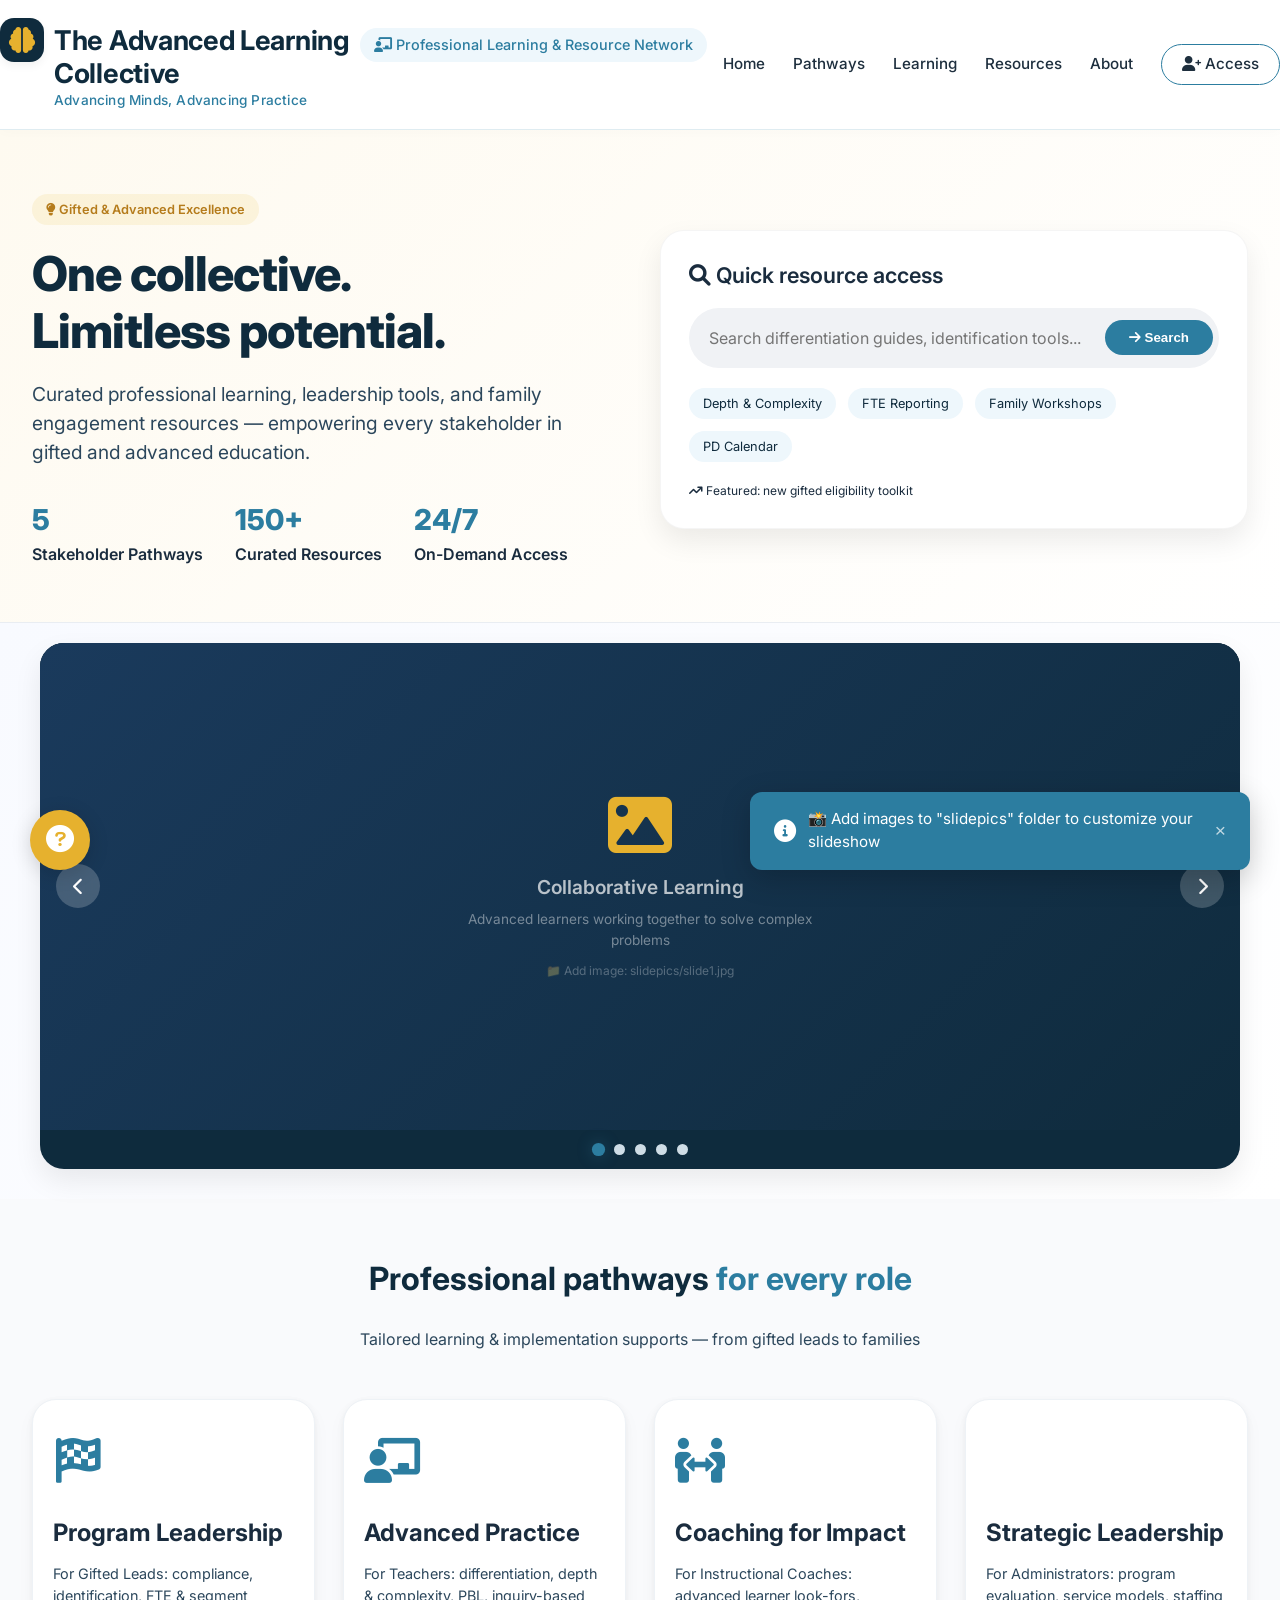
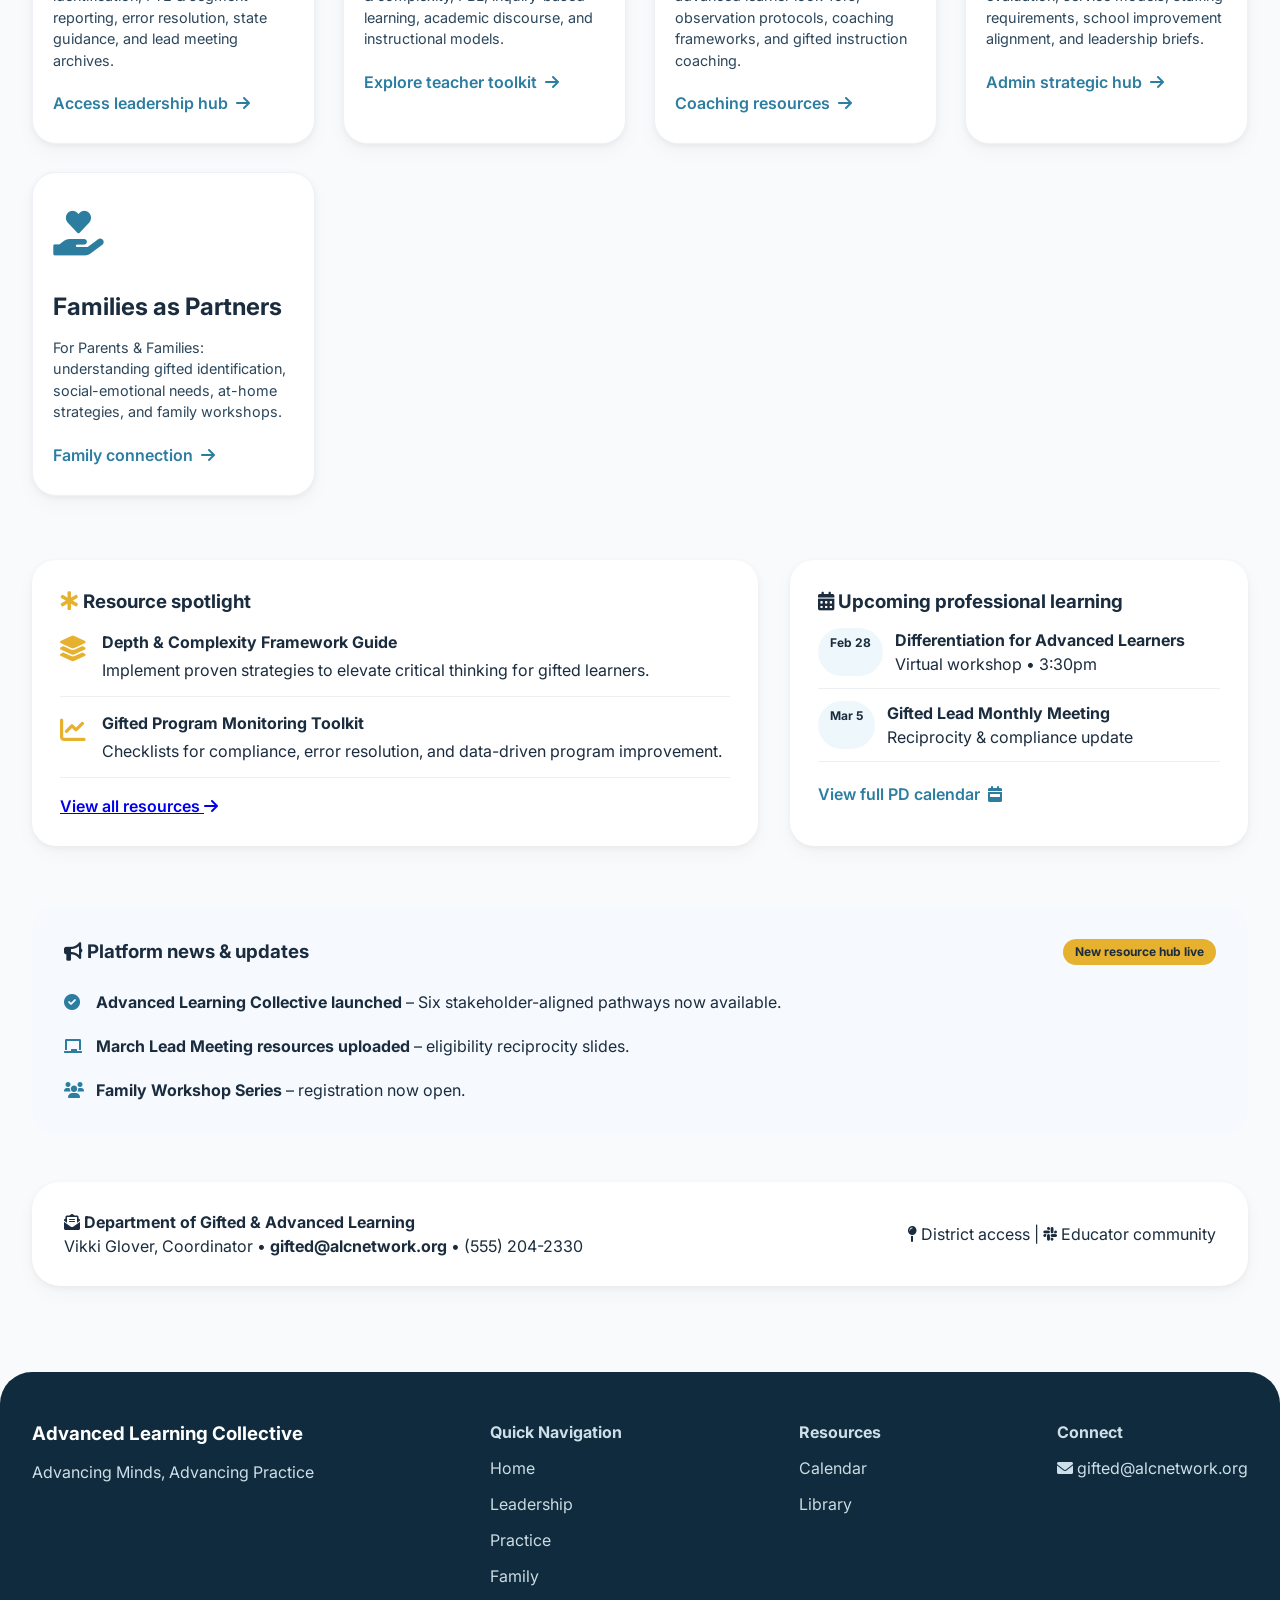
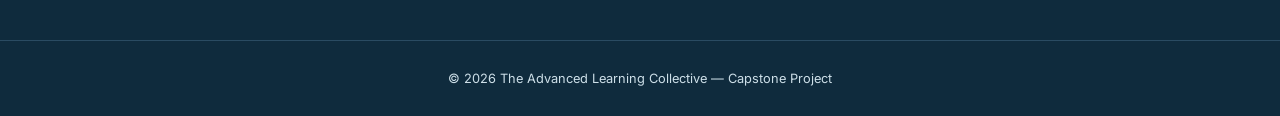
==== index.html @ c2521ec0 "Rename home.html to index.html" ====
<!DOCTYPE html>
<html lang="en">
<head>
  <meta charset="UTF-8">
  <meta name="viewport" content="width=device-width, initial-scale=1.0">
  <title>ALC | Home</title>
  <link href="https://fonts.googleapis.com/css2?family=Inter:opsz,wght@14..32,300;14..32,400;14..32,600;14..32,700;14..32,800&display=swap" rel="stylesheet">
  <link rel="stylesheet" href="https://cdnjs.cloudflare.com/ajax/libs/font-awesome/6.0.0-beta3/css/all.min.css">
  <link rel="stylesheet" href="styles.css">
</head>
<body>

<header class="site-header">
  <div class="container header-flex">
    <div class="logo-area">
      <div class="logo-icon"><i class="fas fa-brain"></i></div>
      <div class="logo-text">
        <h1>The Advanced Learning <br>Collective</h1>
        <span>Advancing Minds, Advancing Practice</span>
      </div>
      <div class="tagline-header"><i class="fas fa-chalkboard-user"></i> Professional Learning & Resource Network</div>
    </div>
    <div class="nav-links">
      <a href="home.html">Home</a>
      <a href="paths.html">Pathways</a>
      <a href="learn.html">Learning</a>
      <a href="resources.html">Resources</a>
      <a href="about.html">About</a>
      <a href="access.html" class="btn-outline"><i class="fas fa-user-plus"></i> Access</a>
    </div>
  </div>
</header>

<main>
  <!-- Hero Section -->
  <section class="hero">
    <div class="container hero-grid">
      <div class="hero-content">
        <div class="hero-badge"><i class="fas fa-lightbulb"></i> Gifted & Advanced Excellence</div>
        <h2>One collective.<br>Limitless potential.</h2>
        <p>Curated professional learning, leadership tools, and family engagement resources — empowering every stakeholder in gifted and advanced education.</p>
        <div class="hero-stats">
          <div class="stat-item"><span class="stat-number">5</span> <br>Stakeholder Pathways</div>
          <div class="stat-item"><span class="stat-number">150+</span><br>Curated Resources</div>
          <div class="stat-item"><span class="stat-number">24/7</span><br>On-Demand Access</div>
        </div>
      </div>
      <div class="quick-search">
        <h3><i class="fas fa-magnifying-glass"></i> Quick resource access</h3>
        <div class="search-box">
          <input type="text" placeholder="Search differentiation guides, identification tools...">
          <button><i class="fas fa-arrow-right"></i> Search</button>
        </div>
        <div class="featured-links">
          <a href="resources.html">Depth & Complexity</a>
          <a href="resources.html">FTE Reporting</a>
          <a href="family.html">Family Workshops</a>
          <a href="calendar.html">PD Calendar</a>
        </div>
        <p style="font-size: 0.75rem; margin-top: 20px;"><i class="fas fa-arrow-trend-up"></i> Featured: new gifted eligibility toolkit</p>
      </div>
    </div>
  </section>

  <!-- Slideshow Section - Moved below hero -->
  <section class="slideshow-section">
    <div class="container">
      <div class="slideshow-container">
        <div class="slideshow-wrapper">
          <div class="slideshow-slides" id="slideshowSlides">
            <!-- Slides will be dynamically added by JavaScript -->
            <div class="slide active">
              <div class="slide-placeholder">
                <i class="fas fa-image" style="font-size: 4rem; color: var(--gold-accent);"></i>
                <p style="margin-top: 20px; color: rgba(255,255,255,0.7);">Loading slideshow images...</p>
              </div>
            </div>
          </div>
          
          <!-- Navigation Arrows -->
          <button class="slide-arrow slide-arrow-left" id="slidePrev">
            <i class="fas fa-chevron-left"></i>
          </button>
          <button class="slide-arrow slide-arrow-right" id="slideNext">
            <i class="fas fa-chevron-right"></i>
          </button>
        </div>
        
        <!-- Dots/Indicators -->
        <div class="slide-dots" id="slideDots">
          <!-- Dots will be dynamically added by JavaScript -->
        </div>
      </div>
    </div>
  </section>

  <!-- Professional Pathways Section -->
  <div class="container">
    <h2 class="section-title">Professional pathways <span style="color: var(--primary-accent);">for every role</span></h2>
    <p class="section-sub">Tailored learning & implementation supports — from gifted leads to families</p>
    <div class="pathways-grid">
      <div class="pathway-card">
        <div class="card-icon"><i class="fas fa-flag-checkered"></i></div>
        <h3>Program Leadership</h3>
        <p>For Gifted Leads: compliance, identification, FTE & segment reporting, error resolution, state guidance, and lead meeting archives.</p>
        <a href="leadership.html" class="path-link">Access leadership hub <i class="fas fa-arrow-right"></i></a>
      </div>
      <div class="pathway-card">
        <div class="card-icon"><i class="fas fa-chalkboard-user"></i></div>
        <h3>Advanced Practice</h3>
        <p>For Teachers: differentiation, depth & complexity, PBL, inquiry-based learning, academic discourse, and instructional models.</p>
        <a href="practice.html" class="path-link">Explore teacher toolkit <i class="fas fa-arrow-right"></i></a>
      </div>
      <div class="pathway-card">
        <div class="card-icon"><i class="fas fa-people-arrows"></i></div>
        <h3>Coaching for Impact</h3>
        <p>For Instructional Coaches: advanced learner look-fors, observation protocols, coaching frameworks, and gifted instruction coaching.</p>
        <a href="coaching.html" class="path-link">Coaching resources <i class="fas fa-arrow-right"></i></a>
      </div>
      <div class="pathway-card">
        <div class="card-icon"><i class="fas fa-building-user"></i></div>
        <h3>Strategic Leadership</h3>
        <p>For Administrators: program evaluation, service models, staffing requirements, school improvement alignment, and leadership briefs.</p>
        <a href="strategic.html" class="path-link">Admin strategic hub <i class="fas fa-arrow-right"></i></a>
      </div>
      <div class="pathway-card">
        <div class="card-icon"><i class="fas fa-hand-holding-heart"></i></div>
        <h3>Families as Partners</h3>
        <p>For Parents & Families: understanding gifted identification, social-emotional needs, at-home strategies, and family workshops.</p>
        <a href="family.html" class="path-link">Family connection <i class="fas fa-arrow-right"></i></a>
      </div>
    </div>
  </div>

  <!-- Resources Spotlight & Calendar -->
  <div class="container two-col-flex">
    <div class="resources-preview">
      <h3><i class="fas fa-star-of-life" style="color: var(--gold-accent);"></i> Resource spotlight</h3>
      <div class="res-item">
        <div class="res-icon"><i class="fas fa-layer-group"></i></div>
        <div class="res-info">
          <h4>Depth & Complexity Framework Guide</h4>
          <p>Implement proven strategies to elevate critical thinking for gifted learners.</p>
        </div>
      </div>
      <div class="res-item">
        <div class="res-icon"><i class="fas fa-chart-line"></i></div>
        <div class="res-info">
          <h4>Gifted Program Monitoring Toolkit</h4>
          <p>Checklists for compliance, error resolution, and data-driven program improvement.</p>
        </div>
      </div>
      <div style="margin-top: 16px;"><a href="resources.html" style="font-weight: 600;">View all resources <i class="fas fa-arrow-right"></i></a></div>
    </div>
    <div class="calendar-preview">
      <h3><i class="fas fa-calendar-alt"></i> Upcoming professional learning</h3>
      <div class="event-item">
        <div class="event-date">Feb 28</div>
        <div><strong>Differentiation for Advanced Learners</strong><br>Virtual workshop • 3:30pm</div>
      </div>
      <div class="event-item">
        <div class="event-date">Mar 5</div>
        <div><strong>Gifted Lead Monthly Meeting</strong><br>Reciprocity & compliance update</div>
      </div>
      <div style="margin-top: 20px;"><a href="calendar.html" class="path-link">View full PD calendar <i class="fas fa-calendar-week"></i></a></div>
    </div>
  </div>

  <!-- News & Updates -->
  <div class="container">
    <div class="news-section">
      <div style="display: flex; justify-content: space-between; flex-wrap: wrap; align-items: center;">
        <h3><i class="fas fa-bullhorn"></i> Platform news & updates</h3>
        <span style="background: var(--gold-accent); padding: 4px 12px; border-radius: 30px; font-size: 0.75rem; font-weight: bold;">New resource hub live</span>
      </div>
      <div class="update-list" style="margin-top: 24px;">
        <div class="update-item"><i class="fas fa-check-circle"></i> <strong>Advanced Learning Collective launched</strong> – Six stakeholder-aligned pathways now available.</div>
        <div class="update-item"><i class="fas fa-chalkboard"></i> <strong>March Lead Meeting resources uploaded</strong> – eligibility reciprocity slides.</div>
        <div class="update-item"><i class="fas fa-users"></i> <strong>Family Workshop Series</strong> – registration now open.</div>
      </div>
    </div>
  </div>

  <!-- Department Contact -->
  <div class="container" style="margin-bottom: 30px;">
    <div style="background: var(--white); border-radius: 28px; padding: 28px 32px; box-shadow: var(--shadow-sm); display: flex; flex-wrap: wrap; justify-content: space-between; align-items: center; gap: 20px;">
      <div>
        <h4><i class="fas fa-envelope-open-text"></i> Department of Gifted & Advanced Learning</h4>
        <p>Vikki Glover, Coordinator • <strong>gifted@alcnetwork.org</strong> • (555) 204-2330</p>
      </div>
      <div><i class="fas fa-map-pin"></i> District access | <i class="fab fa-slack"></i> Educator community</div>
    </div>
  </div>
</main>

<footer class="footer">
  <div class="container footer-grid">
    <div class="footer-col">
      <h3 style="color: white;">Advanced Learning Collective</h3>
      <p>Advancing Minds, Advancing Practice</p>
    </div>
    <div class="footer-col">
      <h4>Quick Navigation</h4>
      <p><a href="home.html">Home</a></p>
      <p><a href="leadership.html">Leadership</a></p>
      <p><a href="practice.html">Practice</a></p>
      <p><a href="family.html">Family</a></p>
    </div>
    <div class="footer-col">
      <h4>Resources</h4>
      <p><a href="calendar.html">Calendar</a></p>
      <p><a href="resources.html">Library</a></p>
    </div>
    <div class="footer-col">
      <h4>Connect</h4>
      <p><i class="fas fa-envelope"></i> gifted@alcnetwork.org</p>
    </div>
  </div>
  <div class="container copyright">
    <p>© 2026 The Advanced Learning Collective — Capstone Project</p>
  </div>
</footer>

<script src="script.js"></script>
</body>
</html>
---- styles.css ----
/* styles.css */
* {
  margin: 0;
  padding: 0;
  box-sizing: border-box;
}

body {
  font-family: 'Inter', sans-serif;
  background-color: #f9fafc;
  color: #1a2c3e;
  line-height: 1.5;
  scroll-behavior: smooth;
  min-height: 100vh;
  display: flex;
  flex-direction: column;
}

/* color palette: inspired by innovation & trust */
:root {
  --primary-dark: #0f2b3d;
  --primary-accent: #2c7da0;
  --primary-light: #eef7fc;
  --gold-accent: #e6b12e;
  --gray-light: #f0f2f5;
  --gray-mid: #cfdde6;
  --text-dark: #1e2f3e;
  --text-soft: #2c475c;
  --white: #ffffff;
  --shadow-sm: 0 8px 20px rgba(0,0,0,0.03), 0 2px 6px rgba(0,0,0,0.05);
  --shadow-md: 0 12px 28px rgba(0,0,0,0.08);
  --border-radius: 20px;
  --card-radius: 24px;
}

/* base layout */
.container {
  max-width: 1280px;
  margin: 0 auto;
  padding: 0 32px;
}

/* main content wrapper */
main {
  flex: 1 0 auto;
}

/* header / navigation */
.site-header {
  background: var(--white);
  border-bottom: 1px solid rgba(44, 125, 160, 0.15);
  position: sticky;
  top: 0;
  z-index: 100;
  backdrop-filter: blur(0px);
  box-shadow: 0 2px 12px rgba(0,0,0,0.02);
}

.header-flex {
  display: flex;
  align-items: center;
  justify-content: space-between;
  flex-wrap: wrap;
  padding: 18px 0;
  gap: 16px;
}

.logo-area {
  display: flex;
  align-items: baseline;
  gap: 10px;
  flex-wrap: wrap;
}

.logo-icon {
  background: var(--primary-dark);
  width: 44px;
  height: 44px;
  border-radius: 14px;
  display: flex;
  align-items: center;
  justify-content: center;
  font-size: 26px;
  color: var(--gold-accent);
  box-shadow: 0 4px 8px rgba(0,0,0,0.05);
}

.logo-text h1 {
  font-size: 1.7rem;
  font-weight: 700;
  letter-spacing: -0.3px;
  color: var(--primary-dark);
  line-height: 1.2;
}

.logo-text span {
  font-size: 0.85rem;
  font-weight: 500;
  color: var(--primary-accent);
  display: block;
  letter-spacing: 0.2px;
}

.tagline-header {
  font-size: 0.9rem;
  background: var(--primary-light);
  padding: 6px 14px;
  border-radius: 40px;
  color: var(--primary-accent);
  font-weight: 500;
}

.nav-links {
  display: flex;
  gap: 28px;
  align-items: center;
  flex-wrap: wrap;
}

.nav-links a {
  text-decoration: none;
  font-weight: 500;
  color: var(--text-dark);
  transition: 0.2s;
  font-size: 0.95rem;
}

.nav-links a:hover {
  color: var(--primary-accent);
}

.btn-outline {
  border: 1.5px solid var(--primary-accent);
  padding: 8px 20px;
  border-radius: 40px;
  color: var(--primary-accent);
  background: transparent;
  font-weight: 600;
  cursor: pointer;
  text-decoration: none;
  display: inline-block;
}

.btn-outline:hover {
  background: var(--primary-accent);
  color: white;
}

/* hero section */
.hero {
  background: linear-gradient(135deg, #fefaf0 0%, #ffffff 100%);
  padding: 64px 0 56px;
  border-bottom: 1px solid #e9edf2;
}

.hero-grid {
  display: flex;
  flex-wrap: wrap;
  justify-content: space-between;
  align-items: center;
  gap: 40px;
}

.hero-content {
  flex: 1;
}

.hero-badge {
  background: rgba(230, 177, 46, 0.12);
  display: inline-block;
  padding: 6px 14px;
  border-radius: 30px;
  font-size: 0.8rem;
  font-weight: 600;
  color: #b57c1c;
  margin-bottom: 20px;
}

.hero-content h2 {
  font-size: 3rem;
  font-weight: 800;
  line-height: 1.2;
  color: var(--primary-dark);
  letter-spacing: -1px;
  margin-bottom: 20px;
}

.hero-content p {
  font-size: 1.2rem;
  color: var(--text-soft);
  max-width: 550px;
  margin-bottom: 32px;
}

.hero-stats {
  display: flex;
  gap: 32px;
  margin-top: 16px;
}

.stat-item {
  font-weight: 600;
}

.stat-number {
  font-size: 1.8rem;
  font-weight: 800;
  color: var(--primary-accent);
}

.quick-search {
  flex: 0.9;
  background: white;
  padding: 28px;
  border-radius: var(--card-radius);
  box-shadow: var(--shadow-md);
  border: 1px solid rgba(0,0,0,0.04);
}

.quick-search h3 {
  font-size: 1.35rem;
  margin-bottom: 16px;
  font-weight: 600;
}

.search-box {
  display: flex;
  background: var(--gray-light);
  border-radius: 60px;
  padding: 6px 6px 6px 20px;
  align-items: center;
  justify-content: space-between;
  margin-bottom: 20px;
}

.search-box input {
  background: transparent;
  border: none;
  padding: 14px 0;
  font-size: 1rem;
  flex: 1;
  outline: none;
  font-family: 'Inter', sans-serif;
}

.search-box button {
  background: var(--primary-accent);
  border: none;
  padding: 10px 24px;
  border-radius: 50px;
  color: white;
  font-weight: 600;
  cursor: pointer;
}

.featured-links {
  display: flex;
  gap: 12px;
  flex-wrap: wrap;
}

.featured-links a {
  background: var(--primary-light);
  padding: 6px 14px;
  border-radius: 40px;
  font-size: 0.8rem;
  text-decoration: none;
  color: var(--primary-dark);
}

/* pathways section */
.section-title {
  font-size: 2rem;
  font-weight: 700;
  margin: 56px 0 24px 0;
  color: var(--primary-dark);
  text-align: center;
}

.section-sub {
  text-align: center;
  max-width: 700px;
  margin: 0 auto 48px auto;
  color: var(--text-soft);
}

.pathways-grid {
  display: grid;
  grid-template-columns: repeat(auto-fit, minmax(260px, 1fr));
  gap: 28px;
  margin-bottom: 64px;
}

.pathway-card {
  background: var(--white);
  border-radius: var(--card-radius);
  padding: 28px 20px;
  box-shadow: var(--shadow-sm);
  transition: 0.25s ease;
  border: 1px solid #eef2f6;
}

.pathway-card:hover {
  transform: translateY(-6px);
  box-shadow: 0 20px 30px -12px rgba(0,0,0,0.1);
}

.card-icon {
  font-size: 2.8rem;
  color: var(--primary-accent);
  margin-bottom: 20px;
}

.pathway-card h3 {
  font-size: 1.5rem;
  font-weight: 700;
  margin-bottom: 12px;
}

.pathway-card p {
  color: var(--text-soft);
  margin-bottom: 20px;
  font-size: 0.9rem;
}

.path-link {
  font-weight: 600;
  text-decoration: none;
  color: var(--primary-accent);
  display: inline-flex;
  align-items: center;
  gap: 8px;
  cursor: pointer;
}

/* featured resources & calendar */
.two-col-flex {
  display: flex;
  flex-wrap: wrap;
  gap: 32px;
  margin: 40px 0 60px;
}

.resources-preview {
  flex: 2;
  background: var(--white);
  border-radius: var(--card-radius);
  padding: 28px;
  box-shadow: var(--shadow-sm);
}

.calendar-preview {
  flex: 1.2;
  background: var(--white);
  border-radius: var(--card-radius);
  padding: 28px;
  box-shadow: var(--shadow-sm);
}

.res-item {
  display: flex;
  gap: 16px;
  padding: 14px 0;
  border-bottom: 1px solid #ecf0f3;
}

.res-icon {
  font-size: 1.6rem;
  color: var(--gold-accent);
}

.res-info h4 {
  font-weight: 700;
  margin-bottom: 4px;
}

.event-item {
  padding: 12px 0;
  border-bottom: 1px solid #ecf0f3;
  display: flex;
  gap: 12px;
}

.event-date {
  background: var(--primary-light);
  padding: 6px 12px;
  border-radius: 40px;
  font-weight: 700;
  font-size: 0.75rem;
}

/* news & updates */
.news-section {
  background: #f6faff;
  border-radius: var(--card-radius);
  padding: 32px;
  margin: 20px 0 48px;
}

.update-list {
  display: flex;
  flex-direction: column;
  gap: 20px;
}

.update-item i {
  color: var(--primary-accent);
  width: 28px;
}

/* page header for subpages */
.page-header {
  background: linear-gradient(135deg, #0f2b3d 0%, #1a4a6e 100%);
  padding: 48px 0;
  color: white;
  text-align: center;
}

.page-header h1 {
  font-size: 2.5rem;
  font-weight: 700;
  margin-bottom: 12px;
}

.page-header p {
  font-size: 1.1rem;
  opacity: 0.9;
}

/* resource grid for subpages */
.resource-grid {
  display: grid;
  grid-template-columns: repeat(auto-fill, minmax(300px, 1fr));
  gap: 24px;
  margin: 48px 0;
}

.resource-card {
  background: var(--white);
  border-radius: var(--card-radius);
  padding: 24px;
  box-shadow: var(--shadow-sm);
  border: 1px solid #eef2f6;
  transition: 0.2s ease;
  cursor: pointer;
}

.resource-card:hover {
  transform: translateY(-4px);
  box-shadow: var(--shadow-md);
}

.resource-card h3 {
  color: var(--primary-dark);
  margin-bottom: 12px;
  font-size: 1.25rem;
}

.resource-card p {
  color: var(--text-soft);
  font-size: 0.9rem;
  margin-bottom: 16px;
}

.resource-tag {
  display: inline-block;
  background: var(--primary-light);
  padding: 4px 12px;
  border-radius: 20px;
  font-size: 0.75rem;
  color: var(--primary-accent);
}

/* ============================================
   SLIDESHOW STYLES
   ============================================ */

.slideshow-section {
  padding: 20px 0 30px 0;
  background: linear-gradient(135deg, #f8faff 0%, #ffffff 100%);
}

.slideshow-container {
  position: relative;
  max-width: 1200px;
  margin: 0 auto;
  border-radius: var(--card-radius);
  overflow: hidden;
  box-shadow: var(--shadow-md);
  background: var(--primary-dark);
}

.slideshow-wrapper {
  position: relative;
  width: 100%;
  aspect-ratio: 16 / 6.5;
  overflow: hidden;
  background: var(--primary-dark);
}

.slideshow-slides {
  display: flex;
  width: 100%;
  height: 100%;
  transition: transform 0.6s cubic-bezier(0.4, 0, 0.2, 1);
}

.slide {
  min-width: 100%;
  height: 100%;
  display: flex;
  align-items: center;
  justify-content: center;
  position: relative;
  overflow: hidden;
  flex-shrink: 0;
}

.slide img {
  width: 100%;
  height: 100%;
  object-fit: cover;
  display: block;
}

.slide-placeholder {
  display: flex;
  flex-direction: column;
  align-items: center;
  justify-content: center;
  width: 100%;
  height: 100%;
  background: linear-gradient(135deg, #1a3a5c 0%, #0f2b3d 100%);
  color: white;
  padding: 40px;
  text-align: center;
}

.slide-placeholder i {
  font-size: 4rem;
  color: var(--gold-accent);
  margin-bottom: 16px;
}

.slide-placeholder p {
  color: rgba(255, 255, 255, 0.7);
  max-width: 400px;
}

/* Slide overlay text */
.slide-overlay {
  position: absolute;
  bottom: 0;
  left: 0;
  right: 0;
  padding: 30px 50px;
  background: linear-gradient(transparent, rgba(15, 43, 61, 0.85));
  color: white;
}

.slide-overlay h3 {
  font-size: 1.6rem;
  font-weight: 700;
  margin-bottom: 6px;
}

.slide-overlay p {
  font-size: 0.95rem;
  opacity: 0.9;
}

/* Navigation arrows */
.slide-arrow {
  position: absolute;
  top: 50%;
  transform: translateY(-50%);
  background: rgba(255, 255, 255, 0.2);
  backdrop-filter: blur(8px);
  color: white;
  border: none;
  width: 44px;
  height: 44px;
  border-radius: 50%;
  cursor: pointer;
  font-size: 1.1rem;
  transition: all 0.3s ease;
  z-index: 10;
  display: flex;
  align-items: center;
  justify-content: center;
}

.slide-arrow:hover {
  background: rgba(255, 255, 255, 0.4);
  transform: translateY(-50%) scale(1.05);
}

.slide-arrow-left {
  left: 16px;
}

.slide-arrow-right {
  right: 16px;
}

/* Dots/indicators */
.slide-dots {
  display: flex;
  justify-content: center;
  gap: 10px;
  padding: 14px 0;
  background: rgba(15, 43, 61, 0.05);
}

.slide-dot {
  width: 11px;
  height: 11px;
  border-radius: 50%;
  background: var(--gray-mid);
  border: none;
  cursor: pointer;
  transition: all 0.3s ease;
  padding: 0;
}

.slide-dot:hover {
  background: var(--primary-accent);
  transform: scale(1.1);
}

.slide-dot.active {
  background: var(--primary-accent);
  transform: scale(1.2);
  box-shadow: 0 0 12px rgba(44, 125, 160, 0.4);
}

/* footer */
.footer {
  background: var(--primary-dark);
  color: #cddfe8;
  padding: 48px 0 28px;
  margin-top: 56px;
  border-radius: 32px 32px 0 0;
  flex-shrink: 0;
  width: 100%;
}

.footer-grid {
  display: flex;
  flex-wrap: wrap;
  justify-content: space-between;
  gap: 32px;
  margin-bottom: 40px;
}

.footer-col p {
  margin: 12px 0;
}

.footer a {
  color: #cbdbe2;
  text-decoration: none;
}

.copyright {
  text-align: center;
  border-top: 1px solid #2a4b62;
  padding-top: 28px;
  font-size: 0.8rem;
}

button,
.btn-outline,
.path-link {
  cursor: pointer;
}

/* Responsive */
@media (max-width: 780px) {
  .container {
    padding: 0 20px;
  }
  .hero-content h2 {
    font-size: 2.2rem;
  }
  .header-flex {
    flex-direction: column;
    align-items: start;
  }
}

/* Responsive slideshow */
@media (max-width: 768px) {
  .slideshow-wrapper {
    aspect-ratio: 16 / 9;
  }
  
  .slide-overlay {
    padding: 16px 20px;
  }
  
  .slide-overlay h3 {
    font-size: 1.1rem;
  }
  
  .slide-overlay p {
    font-size: 0.8rem;
  }
  
  .slide-arrow {
    width: 32px;
    height: 32px;
    font-size: 0.8rem;
  }
  
  .slide-arrow-left {
    left: 8px;
  }
  
  .slide-arrow-right {
    right: 8px;
  }
  
  .slide-dots {
    gap: 8px;
    padding: 10px 0;
  }
  
  .slide-dot {
    width: 9px;
    height: 9px;
  }
}
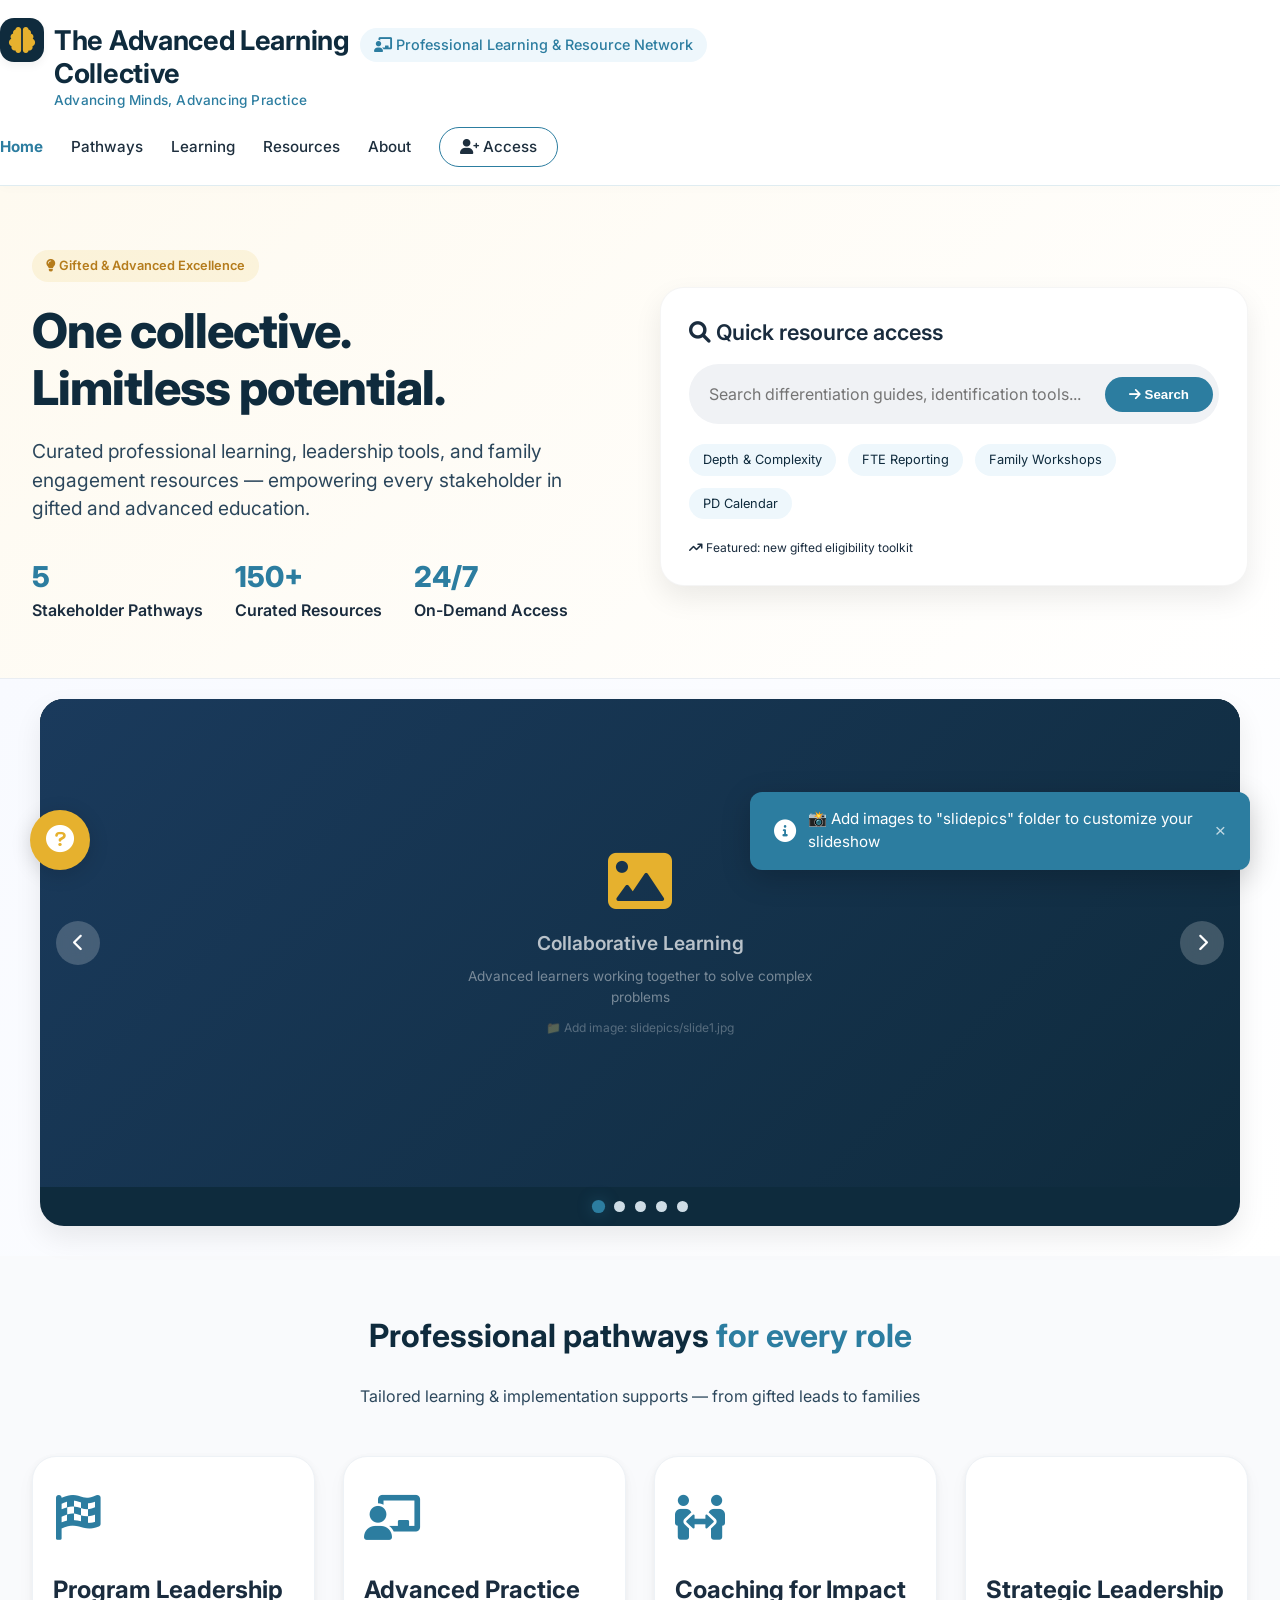
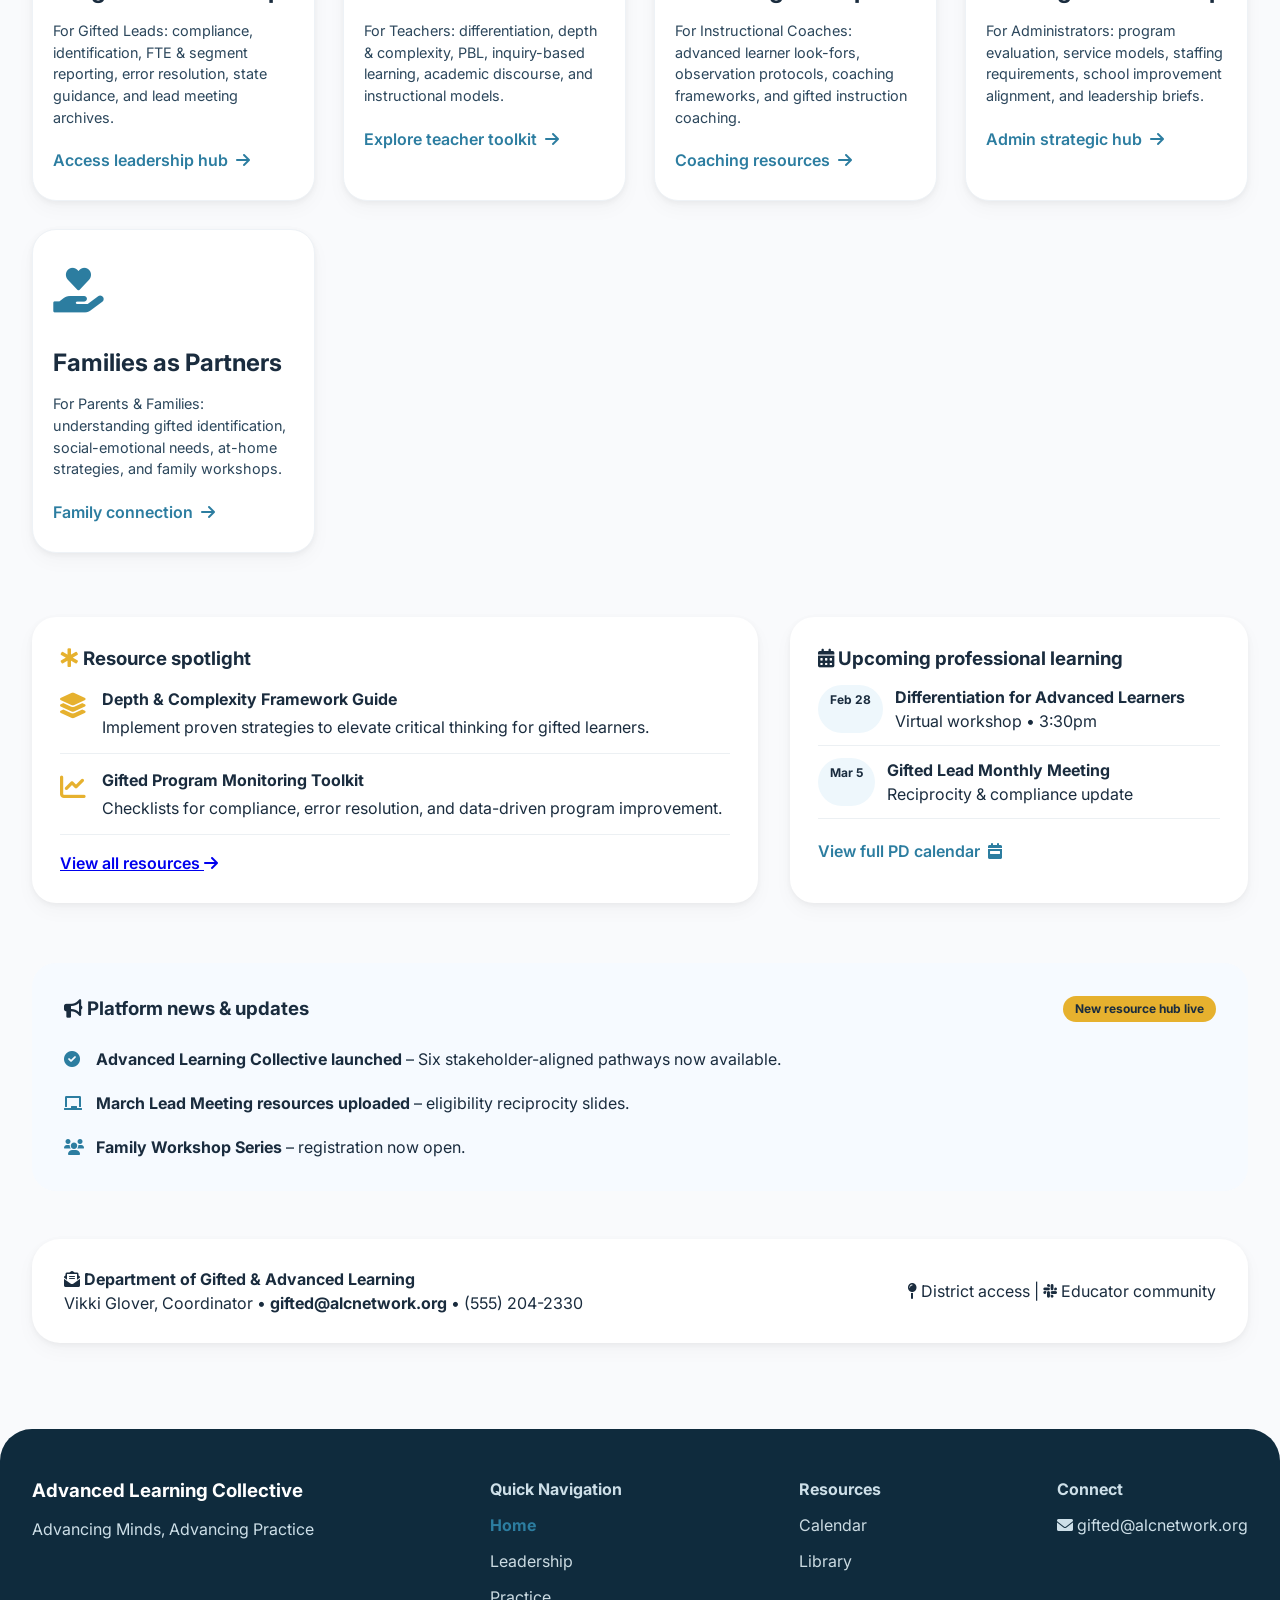
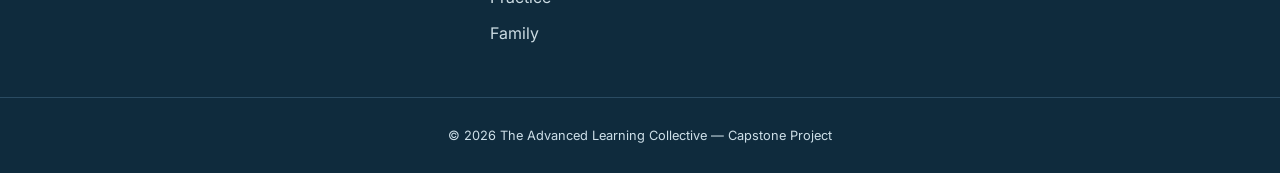
==== commit fd6f7f55: "Update Home link to point to index.html" ====
--- a/index.html
+++ b/index.html
@@ -21,7 +21,7 @@
       <div class="tagline-header"><i class="fas fa-chalkboard-user"></i> Professional Learning & Resource Network</div>
     </div>
     <div class="nav-links">
-      <a href="home.html">Home</a>
+      <a href="index.html">Home</a>
       <a href="paths.html">Pathways</a>
       <a href="learn.html">Learning</a>
       <a href="resources.html">Resources</a>
@@ -201,7 +201,7 @@
     </div>
     <div class="footer-col">
       <h4>Quick Navigation</h4>
-      <p><a href="home.html">Home</a></p>
+      <p><a href="index.html">Home</a></p>
       <p><a href="leadership.html">Leadership</a></p>
       <p><a href="practice.html">Practice</a></p>
       <p><a href="family.html">Family</a></p>
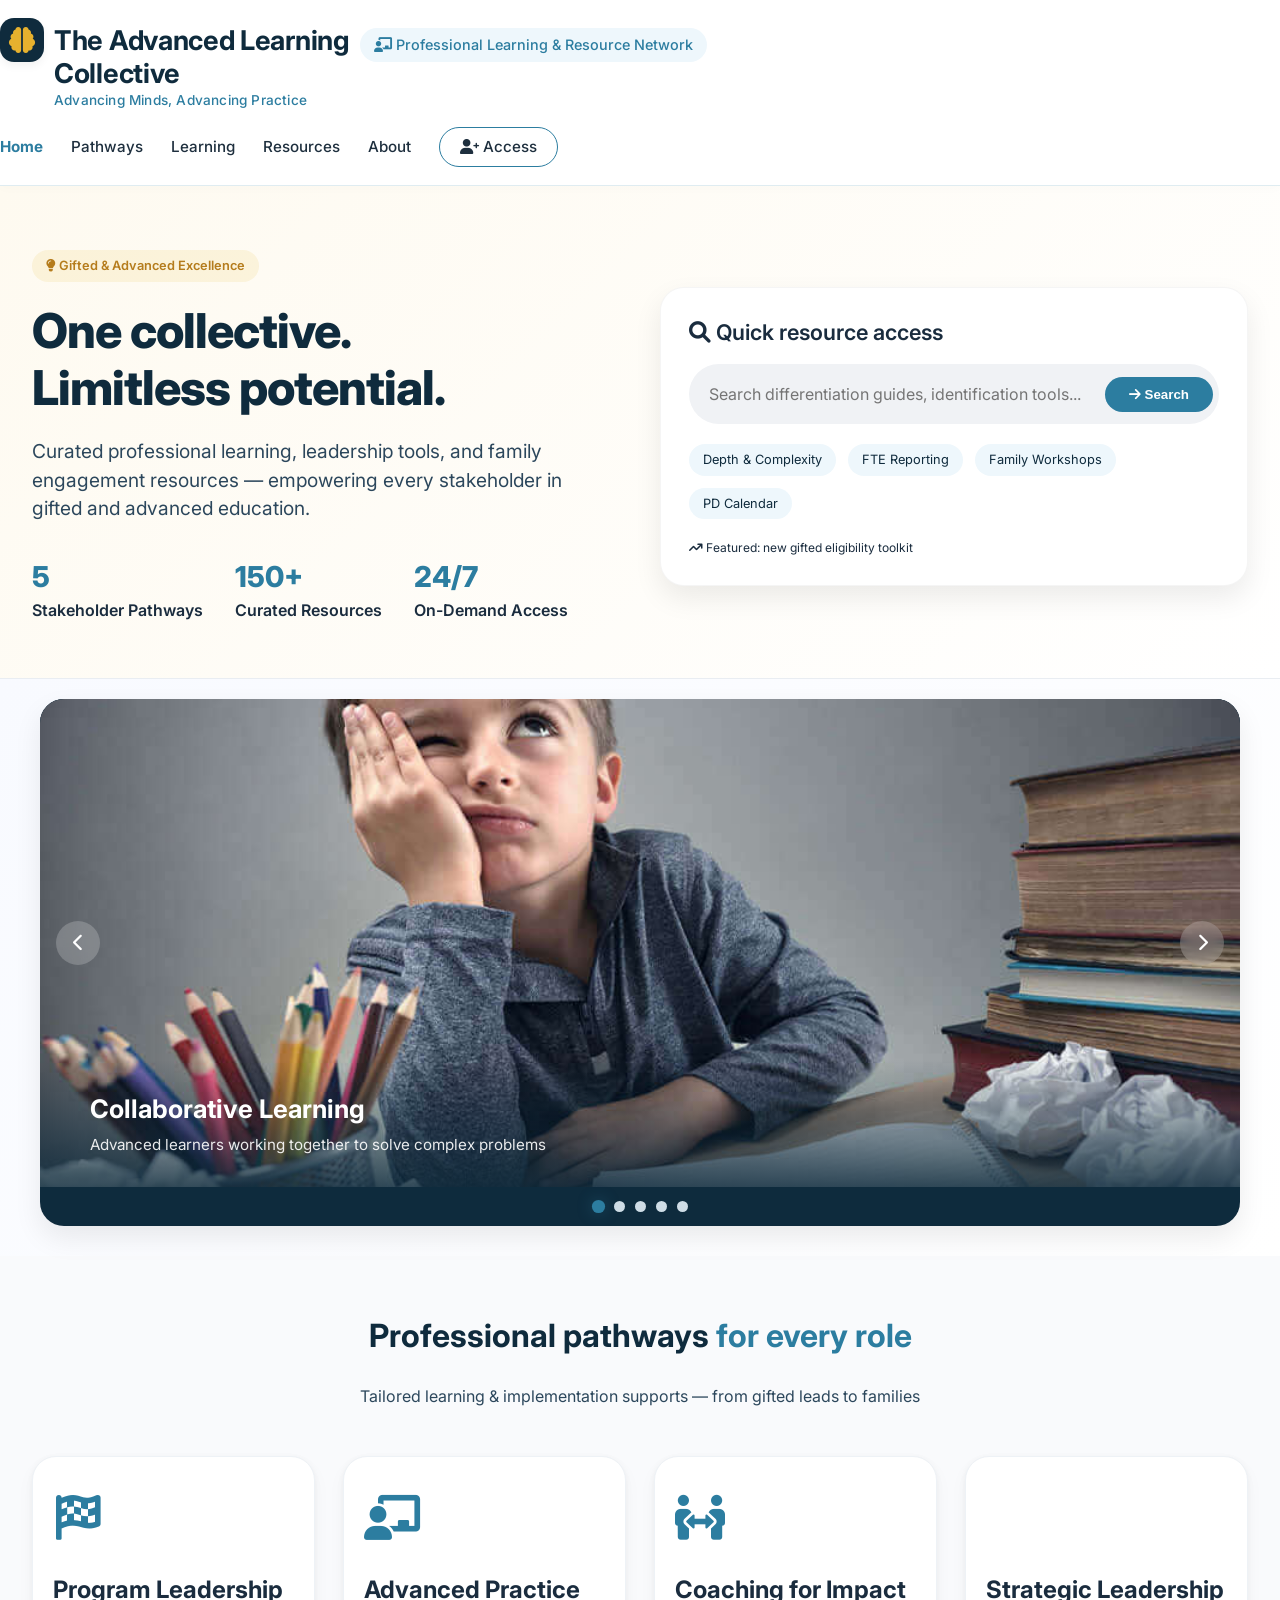
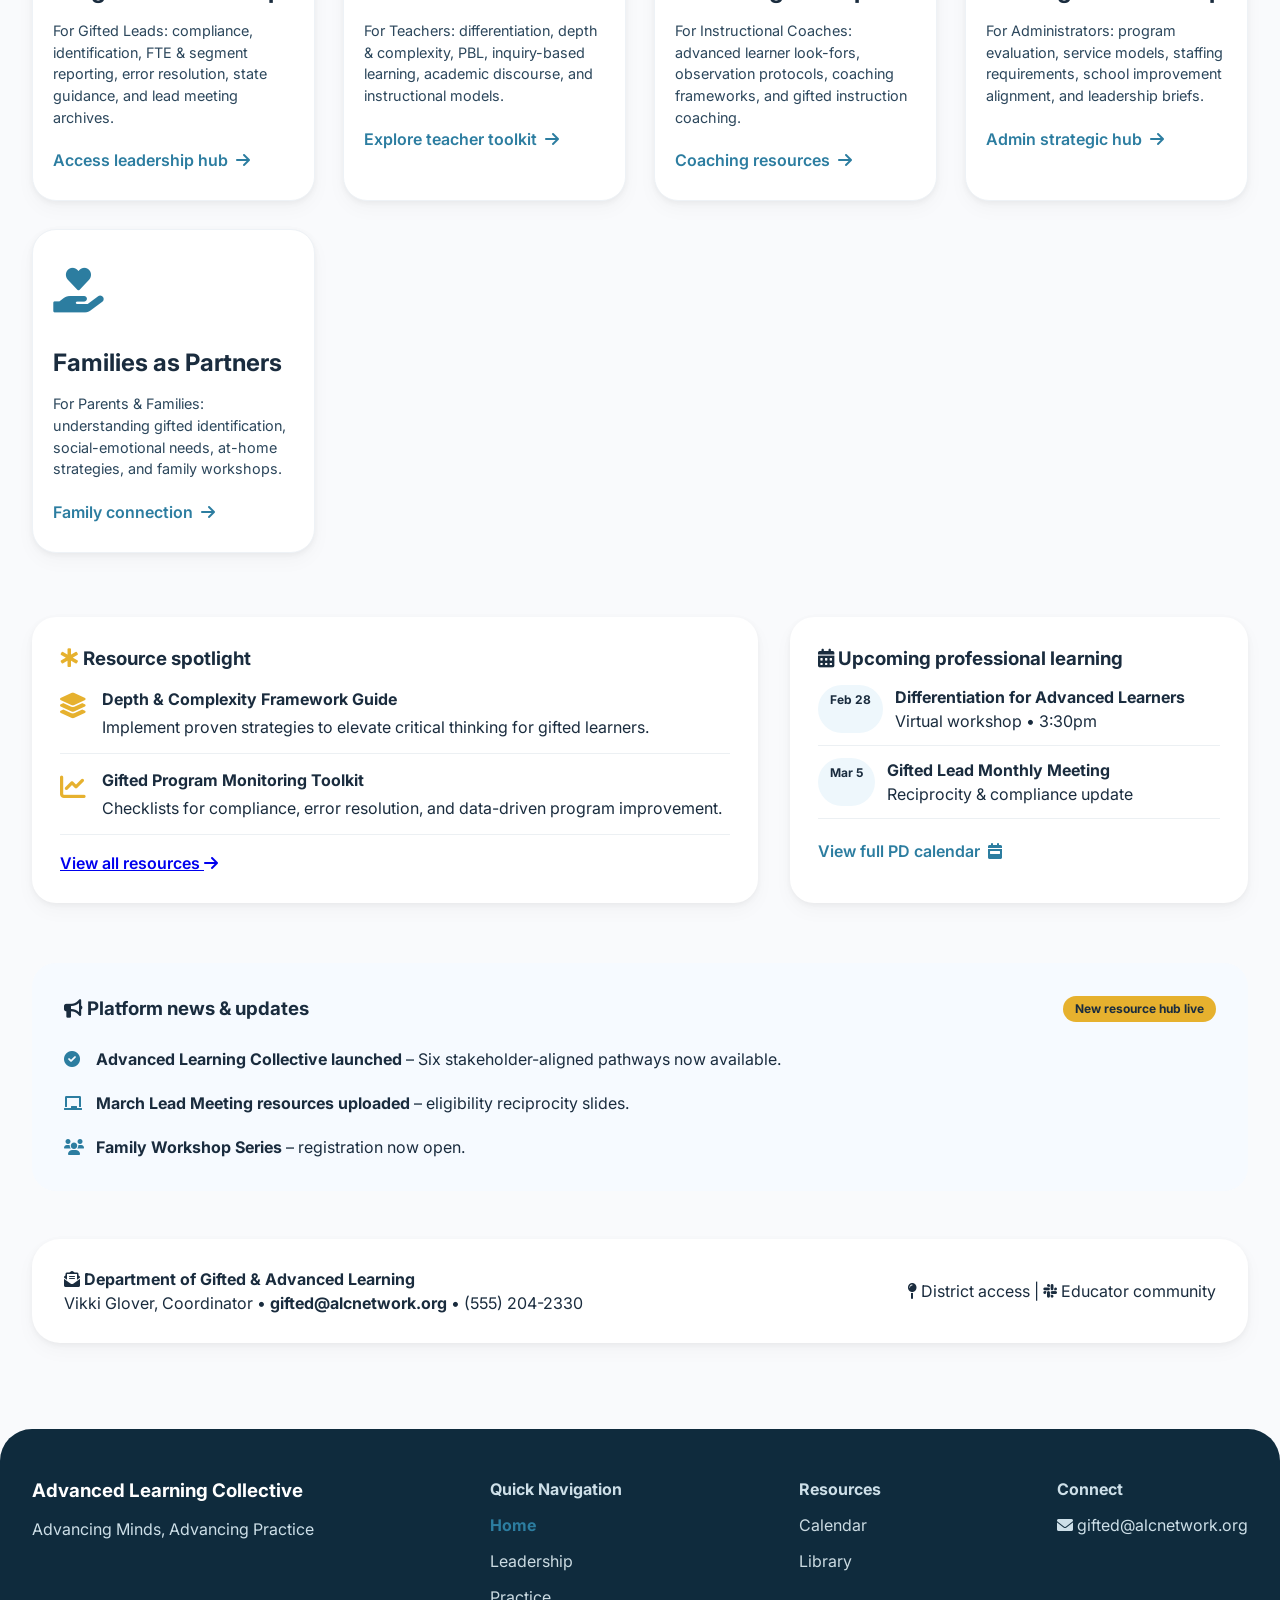
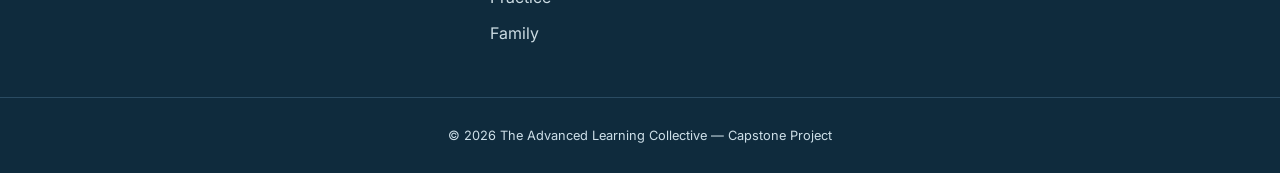
==== commit 72035a5c: "Add files via upload" ====
--- a/index.html
+++ b/index.html
@@ -27,12 +27,15 @@
       <a href="resources.html">Resources</a>
       <a href="about.html">About</a>
       <a href="access.html" class="btn-outline"><i class="fas fa-user-plus"></i> Access</a>
+      <span id="userGreeting" style="display: none; font-weight: 600; color: var(--primary-accent);"></span>
+      <button id="logoutBtn" onclick="logout()" style="display: none; background: none; border: 1px solid #dc3545; color: #dc3545; padding: 6px 16px; border-radius: 20px; cursor: pointer; font-weight: 500; font-family: 'Inter', sans-serif;">
+        <i class="fas fa-sign-out-alt"></i> Logout
+      </button>
     </div>
   </div>
 </header>
 
 <main>
-  <!-- Hero Section -->
   <section class="hero">
     <div class="container hero-grid">
       <div class="hero-content">
@@ -62,13 +65,11 @@
     </div>
   </section>
 
-  <!-- Slideshow Section - Moved below hero -->
   <section class="slideshow-section">
     <div class="container">
       <div class="slideshow-container">
         <div class="slideshow-wrapper">
           <div class="slideshow-slides" id="slideshowSlides">
-            <!-- Slides will be dynamically added by JavaScript -->
             <div class="slide active">
               <div class="slide-placeholder">
                 <i class="fas fa-image" style="font-size: 4rem; color: var(--gold-accent);"></i>
@@ -76,8 +77,6 @@
               </div>
             </div>
           </div>
-          
-          <!-- Navigation Arrows -->
           <button class="slide-arrow slide-arrow-left" id="slidePrev">
             <i class="fas fa-chevron-left"></i>
           </button>
@@ -85,16 +84,11 @@
             <i class="fas fa-chevron-right"></i>
           </button>
         </div>
-        
-        <!-- Dots/Indicators -->
-        <div class="slide-dots" id="slideDots">
-          <!-- Dots will be dynamically added by JavaScript -->
-        </div>
+        <div class="slide-dots" id="slideDots"></div>
       </div>
     </div>
   </section>
 
-  <!-- Professional Pathways Section -->
   <div class="container">
     <h2 class="section-title">Professional pathways <span style="color: var(--primary-accent);">for every role</span></h2>
     <p class="section-sub">Tailored learning & implementation supports — from gifted leads to families</p>
@@ -132,7 +126,6 @@
     </div>
   </div>
 
-  <!-- Resources Spotlight & Calendar -->
   <div class="container two-col-flex">
     <div class="resources-preview">
       <h3><i class="fas fa-star-of-life" style="color: var(--gold-accent);"></i> Resource spotlight</h3>
@@ -166,7 +159,6 @@
     </div>
   </div>
 
-  <!-- News & Updates -->
   <div class="container">
     <div class="news-section">
       <div style="display: flex; justify-content: space-between; flex-wrap: wrap; align-items: center;">
@@ -181,7 +173,6 @@
     </div>
   </div>
 
-  <!-- Department Contact -->
   <div class="container" style="margin-bottom: 30px;">
     <div style="background: var(--white); border-radius: 28px; padding: 28px 32px; box-shadow: var(--shadow-sm); display: flex; flex-wrap: wrap; justify-content: space-between; align-items: center; gap: 20px;">
       <div>
@@ -223,4 +214,4 @@
 
 <script src="script.js"></script>
 </body>
-</html>
+</html>
--- a/styles.css
+++ b/styles.css
@@ -16,7 +16,6 @@
   flex-direction: column;
 }
 
-/* color palette: inspired by innovation & trust */
 :root {
   --primary-dark: #0f2b3d;
   --primary-accent: #2c7da0;
@@ -33,26 +32,22 @@
   --card-radius: 24px;
 }
 
-/* base layout */
 .container {
   max-width: 1280px;
   margin: 0 auto;
   padding: 0 32px;
 }
 
-/* main content wrapper */
 main {
   flex: 1 0 auto;
 }
 
-/* header / navigation */
 .site-header {
   background: var(--white);
   border-bottom: 1px solid rgba(44, 125, 160, 0.15);
   position: sticky;
   top: 0;
   z-index: 100;
-  backdrop-filter: blur(0px);
   box-shadow: 0 2px 12px rgba(0,0,0,0.02);
 }
 
@@ -146,7 +141,6 @@
   color: white;
 }
 
-/* hero section */
 .hero {
   background: linear-gradient(135deg, #fefaf0 0%, #ffffff 100%);
   padding: 64px 0 56px;
@@ -268,7 +262,6 @@
   color: var(--primary-dark);
 }
 
-/* pathways section */
 .section-title {
   font-size: 2rem;
   font-weight: 700;
@@ -333,7 +326,6 @@
   cursor: pointer;
 }
 
-/* featured resources & calendar */
 .two-col-flex {
   display: flex;
   flex-wrap: wrap;
@@ -389,7 +381,6 @@
   font-size: 0.75rem;
 }
 
-/* news & updates */
 .news-section {
   background: #f6faff;
   border-radius: var(--card-radius);
@@ -408,7 +399,6 @@
   width: 28px;
 }
 
-/* page header for subpages */
 .page-header {
   background: linear-gradient(135deg, #0f2b3d 0%, #1a4a6e 100%);
   padding: 48px 0;
@@ -427,7 +417,6 @@
   opacity: 0.9;
 }
 
-/* resource grid for subpages */
 .resource-grid {
   display: grid;
   grid-template-columns: repeat(auto-fill, minmax(300px, 1fr));
@@ -470,10 +459,6 @@
   font-size: 0.75rem;
   color: var(--primary-accent);
 }
-
-/* ============================================
-   SLIDESHOW STYLES
-   ============================================ */
 
 .slideshow-section {
   padding: 20px 0 30px 0;
@@ -547,7 +532,6 @@
   max-width: 400px;
 }
 
-/* Slide overlay text */
 .slide-overlay {
   position: absolute;
   bottom: 0;
@@ -569,7 +553,6 @@
   opacity: 0.9;
 }
 
-/* Navigation arrows */
 .slide-arrow {
   position: absolute;
   top: 50%;
@@ -603,7 +586,6 @@
   right: 16px;
 }
 
-/* Dots/indicators */
 .slide-dots {
   display: flex;
   justify-content: center;
@@ -634,7 +616,6 @@
   box-shadow: 0 0 12px rgba(44, 125, 160, 0.4);
 }
 
-/* footer */
 .footer {
   background: var(--primary-dark);
   color: #cddfe8;
@@ -675,7 +656,122 @@
   cursor: pointer;
 }
 
-/* Responsive */
+/* ============================================
+   ACCESS TABS
+   ============================================ */
+
+.access-tab {
+  padding: 12px 32px;
+  border: 2px solid var(--gray-light);
+  background: white;
+  border-radius: 12px;
+  font-weight: 600;
+  cursor: pointer;
+  transition: 0.2s;
+  font-family: 'Inter', sans-serif;
+  font-size: 1rem;
+  color: var(--text-soft);
+}
+
+.access-tab:hover {
+  border-color: var(--primary-accent);
+  color: var(--primary-accent);
+}
+
+.access-tab.active {
+  background: var(--primary-accent);
+  color: white;
+  border-color: var(--primary-accent);
+}
+
+/* ============================================
+   CATEGORY TABS
+   ============================================ */
+
+.category-tab {
+  padding: 8px 20px;
+  background: var(--gray-light);
+  border: 2px solid transparent;
+  border-radius: 20px;
+  cursor: pointer;
+  font-family: 'Inter', sans-serif;
+  font-weight: 500;
+  font-size: 0.9rem;
+  transition: 0.2s;
+  color: var(--text-soft);
+}
+
+.category-tab:hover {
+  border-color: var(--primary-accent);
+  color: var(--primary-accent);
+}
+
+.category-tab.active {
+  background: var(--primary-accent);
+  color: white;
+  border-color: var(--primary-accent);
+}
+
+/* ============================================
+   USER GREETING & LOGOUT
+   ============================================ */
+
+#userGreeting {
+  font-weight: 600;
+  color: var(--primary-accent);
+}
+
+#logoutBtn {
+  background: none;
+  border: 1px solid #dc3545;
+  color: #dc3545;
+  padding: 6px 16px;
+  border-radius: 20px;
+  cursor: pointer;
+  font-weight: 500;
+  font-family: 'Inter', sans-serif;
+  transition: 0.2s;
+}
+
+#logoutBtn:hover {
+  background: #dc3545;
+  color: white;
+}
+
+/* ============================================
+   ADMIN CONTROLS
+   ============================================ */
+
+#adminControls button {
+  transition: transform 0.2s, box-shadow 0.2s;
+}
+
+#adminControls button:hover {
+  transform: scale(1.1);
+  box-shadow: 0 8px 30px rgba(44, 125, 160, 0.3);
+}
+
+/* ============================================
+   FILE LIST ITEMS
+   ============================================ */
+
+.file-list-item {
+  background: white;
+  border-radius: 16px;
+  padding: 20px;
+  border: 1px solid #eef2f6;
+  transition: 0.2s;
+}
+
+.file-list-item:hover {
+  transform: translateY(-2px);
+  box-shadow: var(--shadow-md);
+}
+
+/* ============================================
+   RESPONSIVE
+   ============================================ */
+
 @media (max-width: 780px) {
   .container {
     padding: 0 20px;
@@ -689,45 +785,71 @@
   }
 }
 
-/* Responsive slideshow */
 @media (max-width: 768px) {
   .slideshow-wrapper {
     aspect-ratio: 16 / 9;
   }
-  
   .slide-overlay {
     padding: 16px 20px;
   }
-  
   .slide-overlay h3 {
     font-size: 1.1rem;
   }
-  
   .slide-overlay p {
     font-size: 0.8rem;
   }
-  
   .slide-arrow {
     width: 32px;
     height: 32px;
     font-size: 0.8rem;
   }
-  
   .slide-arrow-left {
     left: 8px;
   }
-  
   .slide-arrow-right {
     right: 8px;
   }
-  
   .slide-dots {
     gap: 8px;
     padding: 10px 0;
   }
-  
   .slide-dot {
     width: 9px;
     height: 9px;
   }
+  
+  .access-tab {
+    padding: 10px 20px;
+    font-size: 0.9rem;
+  }
+  
+  .category-tab {
+    padding: 6px 14px;
+    font-size: 0.8rem;
+  }
+}
+
+@media (max-width: 480px) {
+  .nav-links {
+    gap: 12px;
+  }
+  .nav-links a {
+    font-size: 0.8rem;
+  }
+  .btn-outline {
+    padding: 6px 12px;
+    font-size: 0.8rem;
+  }
+  .hero-content h2 {
+    font-size: 1.8rem;
+  }
+  .hero-stats {
+    gap: 16px;
+  }
+  .stat-number {
+    font-size: 1.4rem;
+  }
+  .quick-search {
+    padding: 20px;
+  }
 }
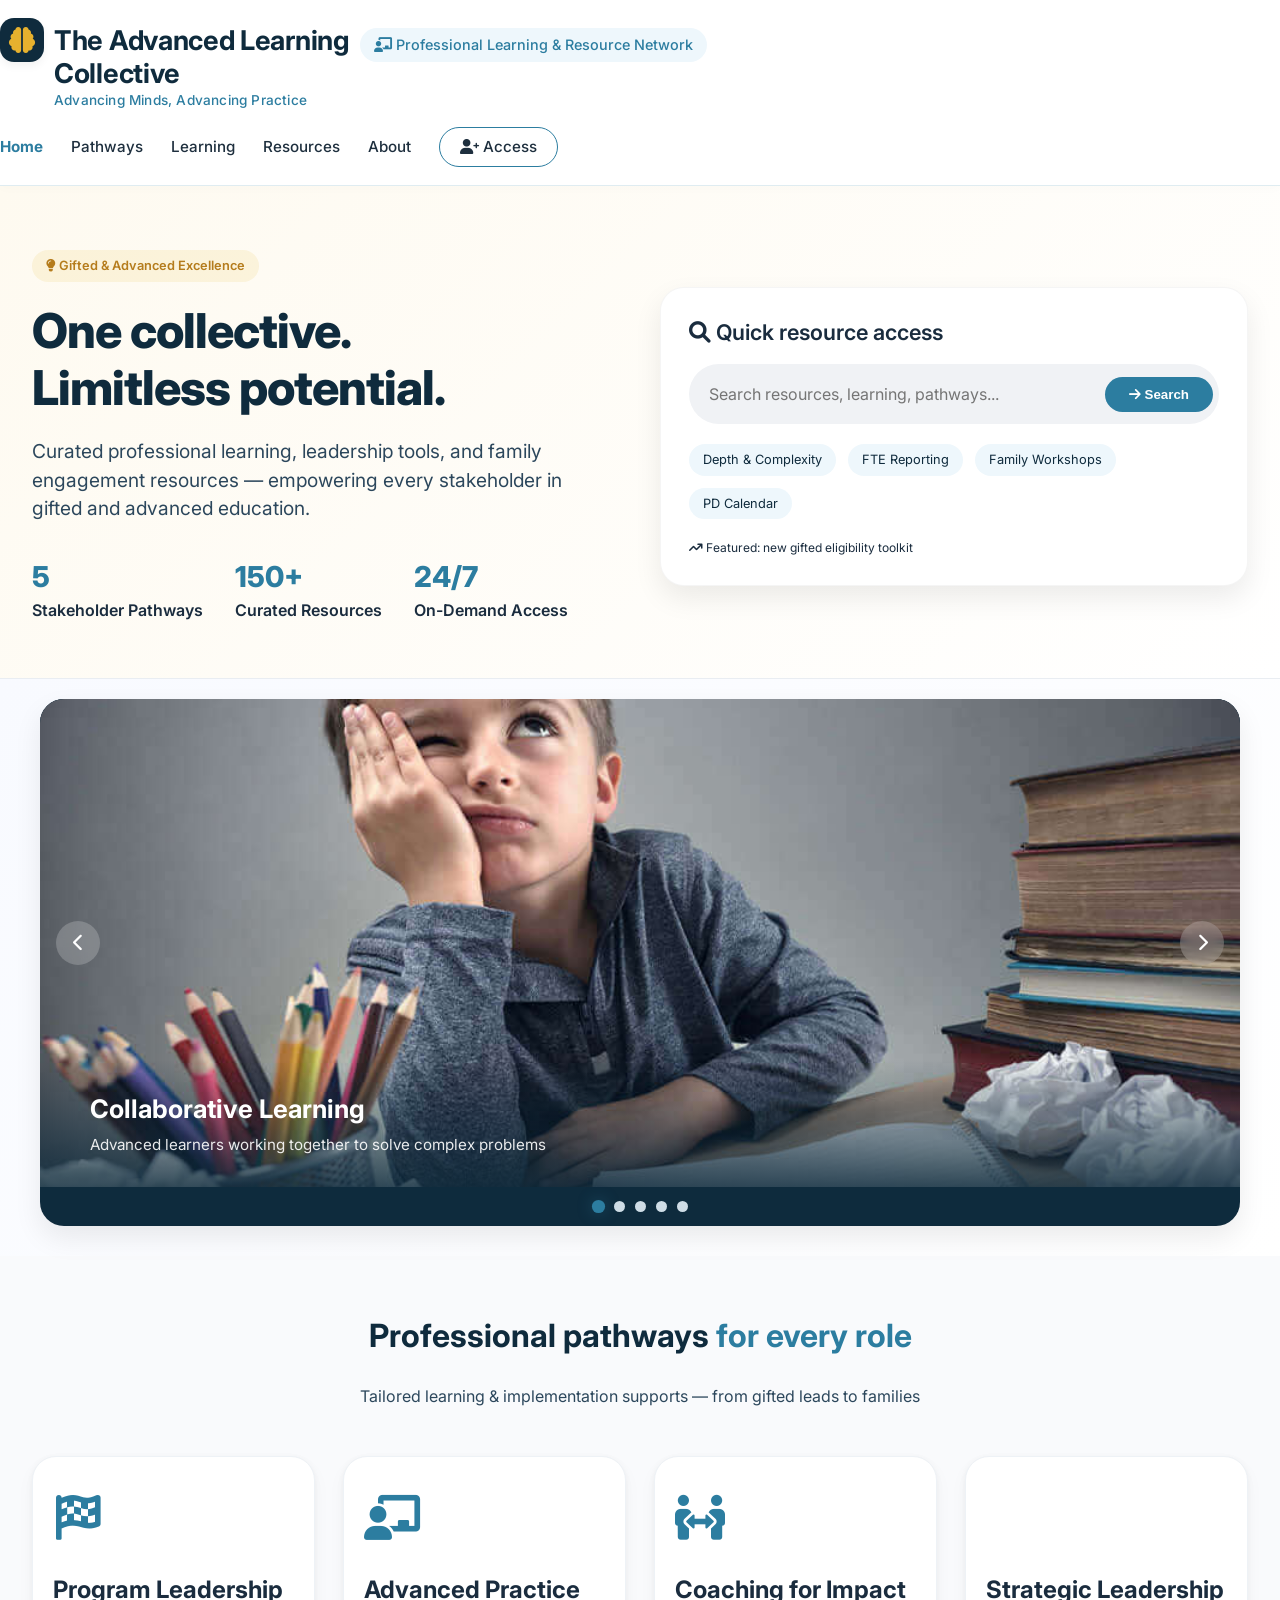
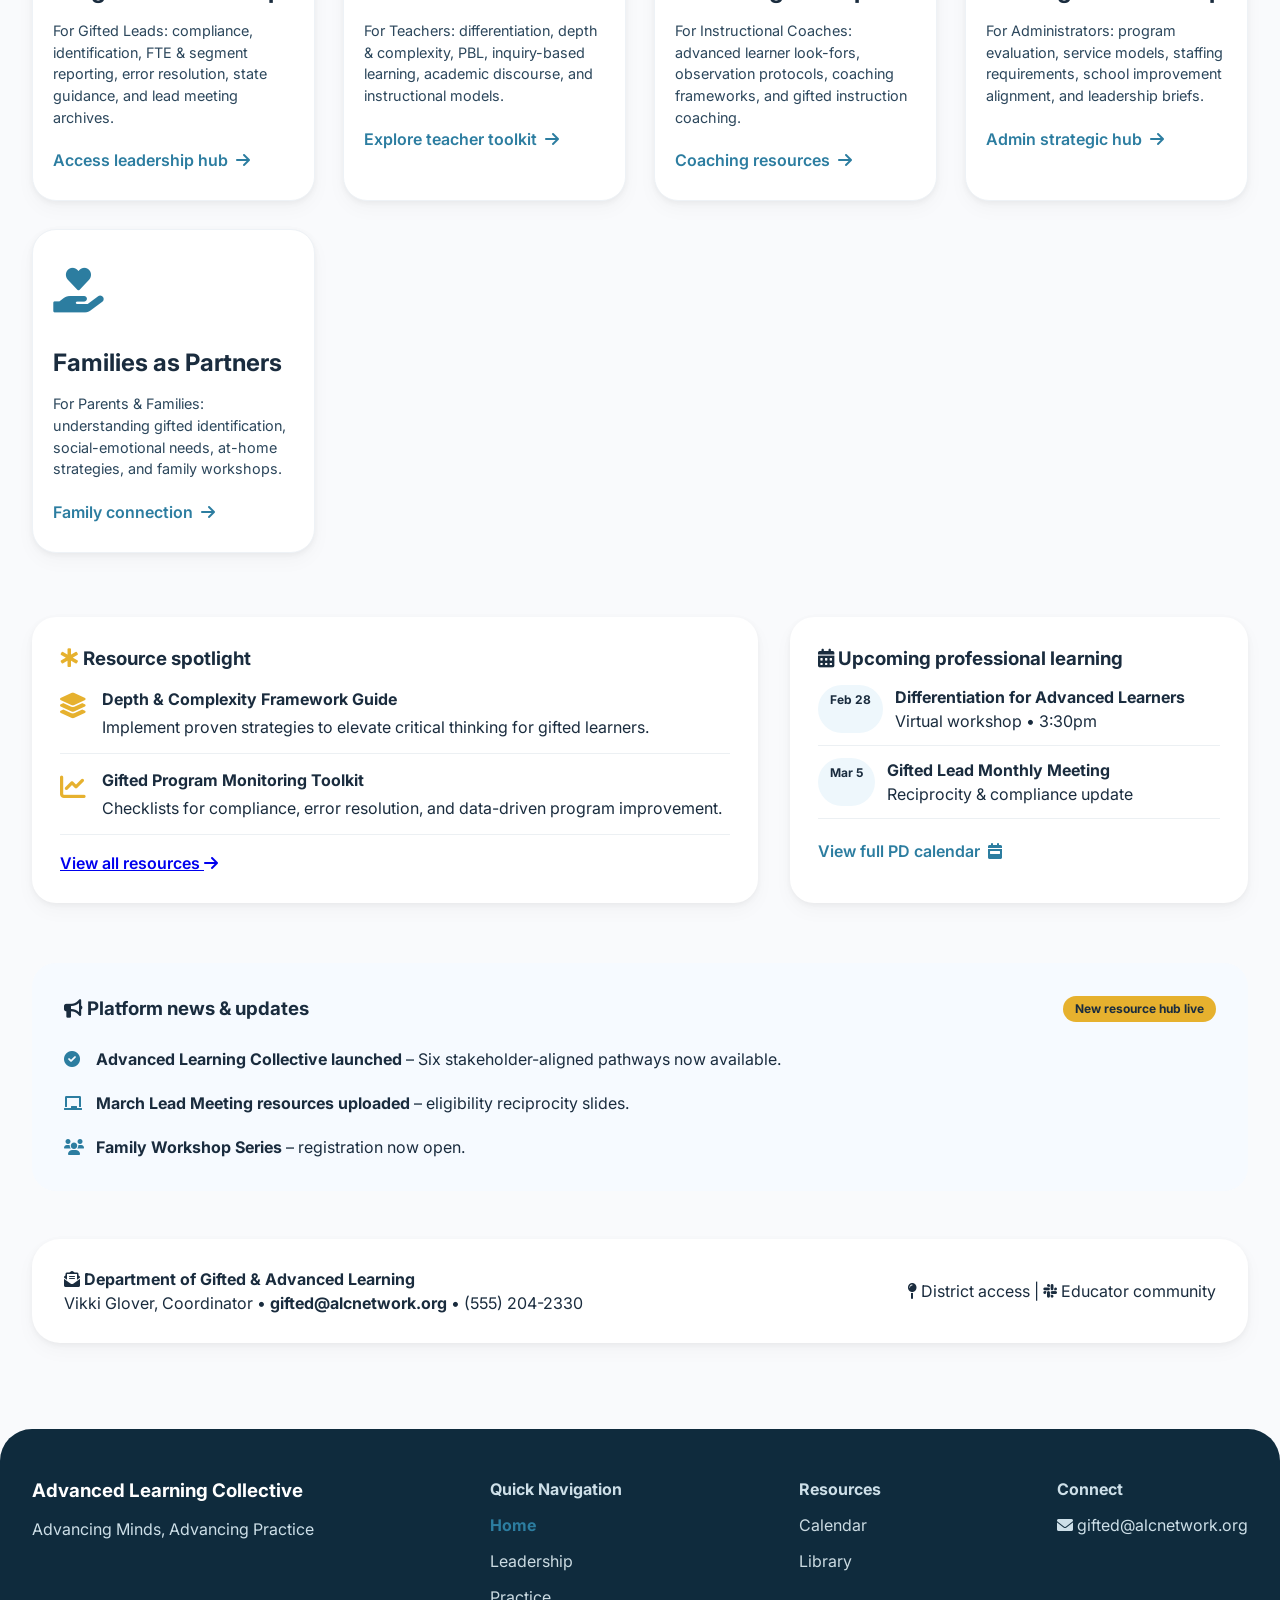
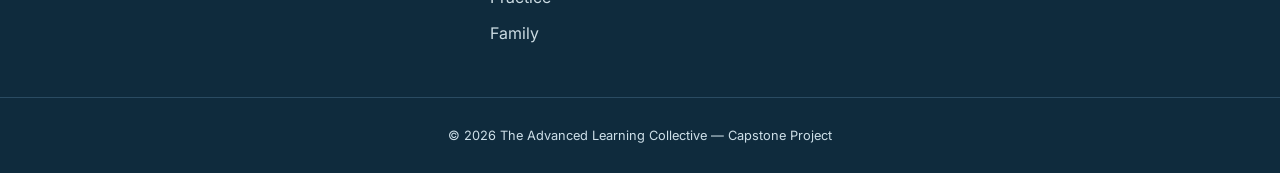
==== commit 32da6166: "Update search box with global search feature Enhanced the search functionality with a dropdown for s" ====
--- a/index.html
+++ b/index.html
@@ -50,9 +50,13 @@
       </div>
       <div class="quick-search">
         <h3><i class="fas fa-magnifying-glass"></i> Quick resource access</h3>
-        <div class="search-box">
-          <input type="text" placeholder="Search differentiation guides, identification tools...">
-          <button><i class="fas fa-arrow-right"></i> Search</button>
+        <div class="search-box" style="position: relative;">
+          <input type="text" id="globalSearch" placeholder="Search resources, learning, pathways..." autocomplete="off">
+          <button onclick="performGlobalSearch()"><i class="fas fa-arrow-right"></i> Search</button>
+          <!-- Search Results Dropdown -->
+          <div id="searchDropdown" style="display: none; position: absolute; top: 100%; left: 0; right: 0; background: white; border-radius: 12px; box-shadow: var(--shadow-md); margin-top: 8px; max-height: 400px; overflow-y: auto; z-index: 1000; border: 1px solid var(--gray-light);">
+            <div id="searchResultsList"></div>
+          </div>
         </div>
         <div class="featured-links">
           <a href="resources.html">Depth & Complexity</a>
@@ -214,4 +218,4 @@
 
 <script src="script.js"></script>
 </body>
-</html>+</html>
--- a/styles.css
+++ b/styles.css
@@ -769,6 +769,76 @@
 }
 
 /* ============================================
+   VIDEO PLAYER MODAL
+   ============================================ */
+
+#videoPlayerModal {
+  display: none;
+  position: fixed;
+  top: 0;
+  left: 0;
+  width: 100%;
+  height: 100%;
+  background: rgba(0,0,0,0.9);
+  backdrop-filter: blur(8px);
+  z-index: 2000;
+  align-items: center;
+  justify-content: center;
+}
+
+#videoPlayerModal > div {
+  position: relative;
+  width: 90%;
+  max-width: 900px;
+  background: #000;
+  border-radius: 16px;
+  overflow: hidden;
+}
+
+#videoPlayerModal .close-btn {
+  position: absolute;
+  top: 16px;
+  right: 20px;
+  background: rgba(255,255,255,0.2);
+  border: none;
+  color: white;
+  font-size: 28px;
+  cursor: pointer;
+  z-index: 10;
+  padding: 8px 16px;
+  border-radius: 8px;
+  transition: 0.2s;
+}
+
+#videoPlayerModal .close-btn:hover {
+  background: rgba(255,255,255,0.3);
+}
+
+#videoPlayer {
+  width: 100%;
+  display: block;
+  max-height: 80vh;
+  background: #000;
+}
+
+#videoInfo {
+  padding: 16px 24px;
+  background: #111;
+  color: white;
+}
+
+#videoInfo h3 {
+  margin-bottom: 4px;
+  font-size: 1.2rem;
+}
+
+#videoInfo p {
+  opacity: 0.7;
+  font-size: 0.9rem;
+  margin: 0;
+}
+
+/* ============================================
    RESPONSIVE
    ============================================ */
 
@@ -827,6 +897,22 @@
     padding: 6px 14px;
     font-size: 0.8rem;
   }
+
+  #videoPlayerModal > div {
+    width: 95%;
+  }
+  
+  #videoInfo {
+    padding: 12px 16px;
+  }
+  
+  #videoInfo h3 {
+    font-size: 1rem;
+  }
+  
+  #videoInfo p {
+    font-size: 0.8rem;
+  }
 }
 
 @media (max-width: 480px) {
@@ -852,4 +938,11 @@
   .quick-search {
     padding: 20px;
   }
-}+
+  #videoPlayerModal .close-btn {
+    top: 8px;
+    right: 12px;
+    font-size: 22px;
+    padding: 4px 12px;
+  }
+}
